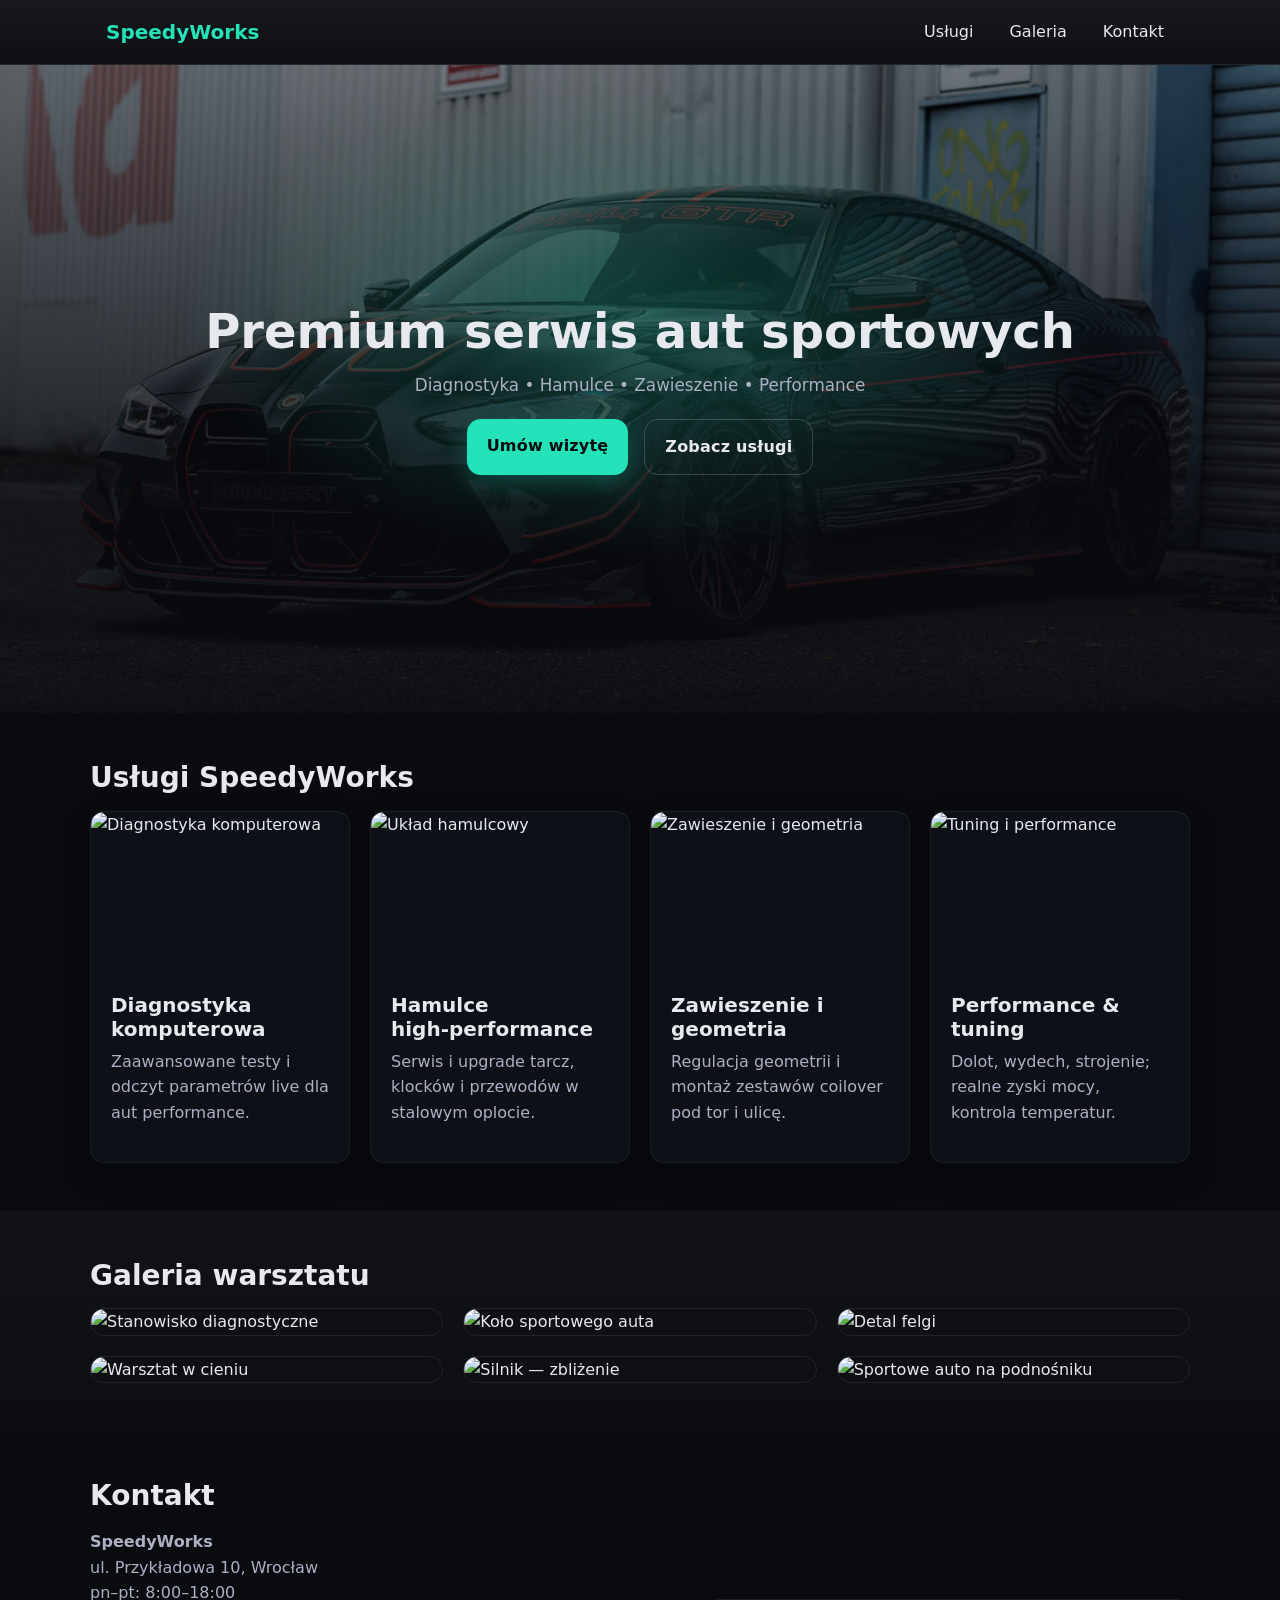
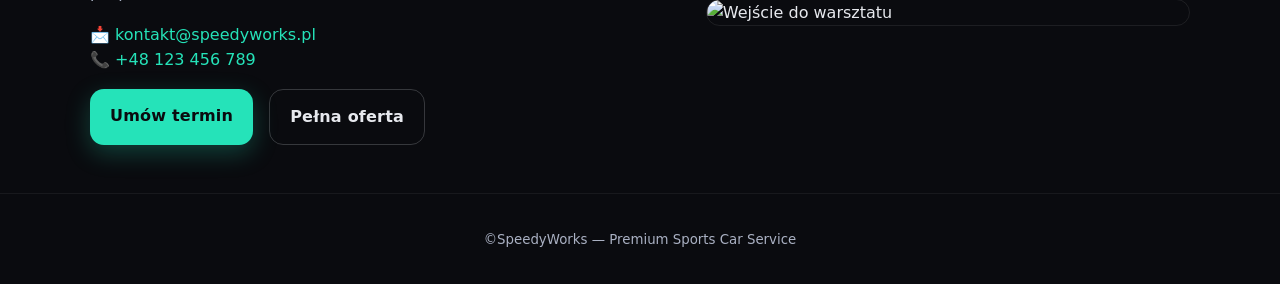
==== Lab2/index.html @ 48b80430 "Created fully working page for car workshop" ====
<!DOCTYPE html>
<html lang="pl">
<head>
  <meta charset="utf-8" />
  <meta name="viewport" content="width=device-width, initial-scale=1" />
  <title>SpeedyWorks - Premium Sports Car Service</title>
  <meta name="description" content="SpeedyWorks: serwis aut sportowych • diagnostyka • hamulce • zawieszenie • tuning • Wrocław" />
  <link rel="stylesheet" href="css/style.css" />
  <link rel="preconnect" href="https://images.unsplash.com" crossorigin>
  <style>
    body{
      margin:0;
      background:#0a0b0f;
      color:#e7e9ee;
      font-family:Inter,Segoe UI,Roboto,system-ui,sans-serif
    } 

    .container{
      width:min(1100px,100% - 2rem);
      margin-inline:auto;
    }
  </style>
</head>
<body>
  <header class="nav" aria-label="Główna nawigacja">
    <div class="container nav__inner">
      <a href="#" class="logo">Speedy<span>Works</span></a>
      <nav>
        <ul class="nav__menu">
          <li><a href="#services">Usługi</a></li>
          <li><a href="#gallery">Galeria</a></li>
          <li><a href="#contact">Kontakt</a></li>
        </ul>
      </nav>
    </div>
  </header>

  <main>
    <!-- HERO -->
    <section class="hero" aria-labelledby="hero-title">
      <div class="hero__bg">
        <img src="photos/main_car.jpg" alt="Sportowe auto w ciemnym warsztacie"/>
        <div class="hero__overlay" aria-hidden="true"></div>
      </div>
      <div class="container hero__content">
        <h1 id="hero-title">Premium serwis aut sportowych</h1>
        <p>Diagnostyka • Hamulce • Zawieszenie • Performance</p>
        <div class="hero__cta">
          <a class="btn btn--primary" href="#contact">Umów wizytę</a>
          <a class="btn btn--ghost" href="#services">Zobacz usługi</a>
        </div>
      </div>
    </section>

    <!-- SERVICES -->
    <section id="services" class="section" aria-labelledby="services-title">
      <div class="container">
        <h2 id="services-title" class="section__title">Usługi SpeedyWorks</h2>
        <div class="grid services">
          <article class="service-card">
            <img src="https://images.unsplash.com/photo-1525609004556-c46c7d6cf023?q=80&w=1200&auto=format&fit=crop" alt="Diagnostyka komputerowa" loading="lazy"/>
            <div class="service-card__body">
              <h3>Diagnostyka komputerowa</h3>
              <p>Zaawansowane testy i odczyt parametrów live dla aut performance.</p>
            </div>
          </article>
          <article class="service-card">
            <img src="https://images.unsplash.com/photo-1586125674857-cf561f3d4b2b?q=80&w=1200&auto=format&fit=crop" alt="Układ hamulcowy" loading="lazy"/>
            <div class="service-card__body">
              <h3>Hamulce high‑performance</h3>
              <p>Serwis i upgrade tarcz, klocków i przewodów w stalowym oplocie.</p>
            </div>
          </article>
          <article class="service-card">
            <img src="https://images.unsplash.com/photo-1543269665-7849e34bdb03?q=80&w=1200&auto=format&fit=crop" alt="Zawieszenie i geometria" loading="lazy"/>
            <div class="service-card__body">
              <h3>Zawieszenie i geometria</h3>
              <p>Regulacja geometrii i montaż zestawów coilover pod tor i ulicę.</p>
            </div>
          </article>
          <article class="service-card">
            <img src="https://images.unsplash.com/photo-1511919884226-fd3cad34687c?q=80&w=1200&auto=format&fit=crop" alt="Tuning i performance" loading="lazy"/>
            <div class="service-card__body">
              <h3>Performance & tuning</h3>
              <p>Dolot, wydech, strojenie; realne zyski mocy, kontrola temperatur.</p>
            </div>
          </article>
        </div>
      </div>
    </section>

    <!-- GALLERY -->
    <section id="gallery" class="section section--alt" aria-labelledby="gallery-title">
      <div class="container">
        <h2 id="gallery-title" class="section__title">Galeria warsztatu</h2>
        <div class="grid gallery">
          <img src="https://images.unsplash.com/photo-1525609004556-c46c7d6cf023?q=80&w=1000&auto=format&fit=crop" alt="Stanowisko diagnostyczne" loading="lazy" />
          <img src="https://images.unsplash.com/photo-1503376780353-7e6692767b70?q=80&w=1000&auto=format&fit=crop" alt="Koło sportowego auta" loading="lazy" />
          <img src="https://images.unsplash.com/photo-1503376780353-7e6692767b70?q=80&w=1000&auto=format&fit=crop" alt="Detal felgi" loading="lazy" />
          <img src="https://images.unsplash.com/photo-1551836022-deb4988cc6c0?q=80&w=1000&auto=format&fit=crop" alt="Warsztat w cieniu" loading="lazy" />
          <img src="https://images.unsplash.com/photo-1523986371872-9d3ba2e2f642?q=80&w=1000&auto=format&fit=crop" alt="Silnik — zbliżenie" loading="lazy" />
          <img src="https://images.unsplash.com/photo-1578844251758-3eb1c37d8ba0?q=80&w=1000&auto=format&fit=crop" alt="Sportowe auto na podnośniku" loading="lazy" />
        </div>
      </div>
    </section>

    <!-- CONTACT -->
    <section id="contact" class="section" aria-labelledby="contact-title">
      <div class="container contact">
        <div class="contact__text">
          <h2 id="contact-title" class="section__title">Kontakt</h2>
          <p><strong>SpeedyWorks</strong><br>ul. Przykładowa 10, Wrocław<br>pn–pt: 8:00–18:00</p>
          <p>📩 <a href="mailto:kontakt@speedyworks.pl">kontakt@speedyworks.pl</a><br>📞 <a href="tel:+48123456789">+48 123 456 789</a></p>
          <div class="cta-row">
            <a class="btn btn--primary" href="mailto:kontakt@speedyworks.pl">Umów termin</a>
            <a class="btn btn--ghost" href="#services">Pełna oferta</a>
          </div>
        </div>
        <div class="contact__map">
          <img src="https://images.unsplash.com/photo-1517202383675-eb0a6eac0f51?q=80&w=1200&auto=format&fit=crop" alt="Wejście do warsztatu" loading="lazy"/>
        </div>
      </div>
    </section>
  </main>

  <footer class="footer">
    <div class="container">
      <small>©SpeedyWorks — Premium Sports Car Service</small>
    </div>
  </footer>
</body>
</html>
---- Lab2/css/style.css ----
/* Entry point (7-1 like) */
/* Variables */
/* Entry point (7-1 like) */
/* Entry point (7-1 like) */
* {
  box-sizing: border-box;
}

html {
  -webkit-text-size-adjust: 100%;
}

body {
  margin: 0;
  background: #0a0b0f;
  color: #e7e9ee;
  line-height: 1.6;
}

img {
  display: block;
  max-width: 100%;
  height: auto;
}

.container {
  width: min(100% - 2rem, 1100px);
  margin-inline: auto;
}

.grid {
  display: grid;
  gap: 20px;
}

.section {
  padding: 48px 0;
}

.section--alt {
  background: #0f1219;
}

.section__title {
  font-size: 28px;
  margin: 0 0 16px;
}

/* Entry point (7-1 like) */
h1, h2, h3 {
  line-height: 1.2;
  margin: 0 0 12px;
}

h1 {
  font-size: 40px;
}

h2 {
  font-size: 28px;
}

h3 {
  font-size: 20px;
}

p {
  margin: 0 0 16px;
  color: #aab1c3;
}

a {
  color: #25e3b9;
  text-decoration: none;
}

a:hover {
  text-decoration: underline;
}

.logo {
  font-weight: 800;
  font-size: 1.25rem;
}

.logo span {
  color: #25e3b9;
}

/* Entry point (7-1 like) */
.btn, .btn--ghost, .btn--primary {
  display: inline-block;
  font-weight: 700;
  letter-spacing: 0.2px;
  text-decoration: none;
  border-radius: 14px;
  padding: 14.4px 20px;
  background: #25e3b9;
  color: #0a0b0f;
  transition: transform 0.15s ease, filter 0.15s ease;
}
.btn:hover, .btn--ghost:hover, .btn--primary:hover {
  transform: translateY(-1px);
  filter: brightness(1.05);
}

.btn--primary {
  box-shadow: 0 8px 24px rgba(37, 227, 185, 0.25);
}

.btn--ghost {
  background: transparent;
  color: #e7e9ee;
  border: 1px solid rgba(231, 233, 238, 0.2);
}

/* Entry point (7-1 like) */
.card, .service-card {
  background: #0d1016;
  border: 1px solid rgba(255, 255, 255, 0.06);
  border-radius: 14px;
  overflow: hidden;
  box-shadow: 0 12px 30px rgba(0, 0, 0, 0.35);
}

.service-card {
  display: flex;
  flex-direction: column;
}

.service-card img {
  aspect-ratio: 16/10;
  object-fit: cover;
}

.service-card__body {
  padding: 20px;
}

.service-card__body h3 {
  margin: 0 0 8px;
}

/* Entry point (7-1 like) */
.nav {
  position: sticky;
  top: 0;
  z-index: 50;
  background: rgba(10, 11, 15, 0.7);
  background: linear-gradient(180deg, rgba(255, 255, 255, 0.06), rgba(255, 255, 255, 0.02));
  backdrop-filter: blur(6px);
  border-bottom: 1px solid rgba(255, 255, 255, 0.06);
}

.nav__inner {
  display: flex;
  align-items: center;
  justify-content: space-between;
  padding: 16px;
}

.nav__menu {
  list-style: none;
  display: flex;
  gap: 16px;
  margin: 0;
  padding: 0;
}

.nav__menu a {
  color: #e7e9ee;
  padding: 8px 10px;
  border-radius: 8px;
}

.nav__menu a:hover {
  background: rgba(255, 255, 255, 0.06);
  text-decoration: none;
}

/* Entry point (7-1 like) */
.hero {
  position: relative;
  min-height: 72vh;
  display: grid;
  align-items: center;
}

.hero__bg {
  position: absolute;
  inset: 0;
  overflow: hidden;
}

.hero__bg img {
  width: 100%;
  height: 100%;
  object-fit: cover;
  filter: saturate(90%) contrast(105%) brightness(80%);
  transform: scale(1.02);
}

.hero__overlay {
  position: absolute;
  inset: 0;
  background: radial-gradient(60% 60% at 50% 40%, rgba(37, 227, 185, 0.25), transparent 60%), linear-gradient(180deg, rgba(10, 11, 15, 0.4), rgba(10, 11, 15, 0.85) 70%);
}

.hero__content {
  position: relative;
  padding: 80px 0;
  text-align: center;
}

.hero__content h1 {
  font-size: clamp(2rem, 4vw, 3rem);
}

.hero__content p {
  color: #aab1c3;
  font-size: 1.05rem;
}

.hero__cta {
  margin-top: 20px;
  display: flex;
  gap: 16px;
  justify-content: center;
}

/* Entry point (7-1 like) */
.services {
  grid-template-columns: repeat(4, 1fr);
}
@media (max-width: 900px) {
  .services {
    grid-template-columns: repeat(2, 1fr);
  }
}
@media (max-width: 640px) {
  .services {
    grid-template-columns: 1fr;
  }
}

.gallery {
  grid-template-columns: repeat(3, 1fr);
}
@media (max-width: 900px) {
  .gallery {
    grid-template-columns: repeat(2, 1fr);
  }
}
@media (max-width: 640px) {
  .gallery {
    grid-template-columns: 1fr;
  }
}

.gallery img {
  border-radius: 14px;
  border: 1px solid rgba(255, 255, 255, 0.08);
  filter: saturate(95%);
  transition: transform 0.2s ease, filter 0.2s ease;
}

.gallery img:hover {
  transform: translateY(-2px) scale(1.01);
  filter: brightness(1.05);
}

.section--alt {
  background: linear-gradient(180deg, rgba(255, 255, 255, 0.03), rgba(255, 255, 255, 0.01));
}

/* Entry point (7-1 like) */
.contact {
  display: grid;
  grid-template-columns: 1.1fr 0.9fr;
  gap: 24px;
  align-items: center;
}
@media (max-width: 900px) {
  .contact {
    grid-template-columns: 1fr;
  }
}

.contact__text .cta-row {
  display: flex;
  gap: 16px;
  margin-top: 16px;
}

.contact__map img {
  border-radius: 14px;
  border: 1px solid rgba(255, 255, 255, 0.08);
}

.footer {
  padding: 32px 0;
  text-align: center;
  color: #aab1c3;
  border-top: 1px solid rgba(255, 255, 255, 0.06);
}

/*# sourceMappingURL=style.css.map */
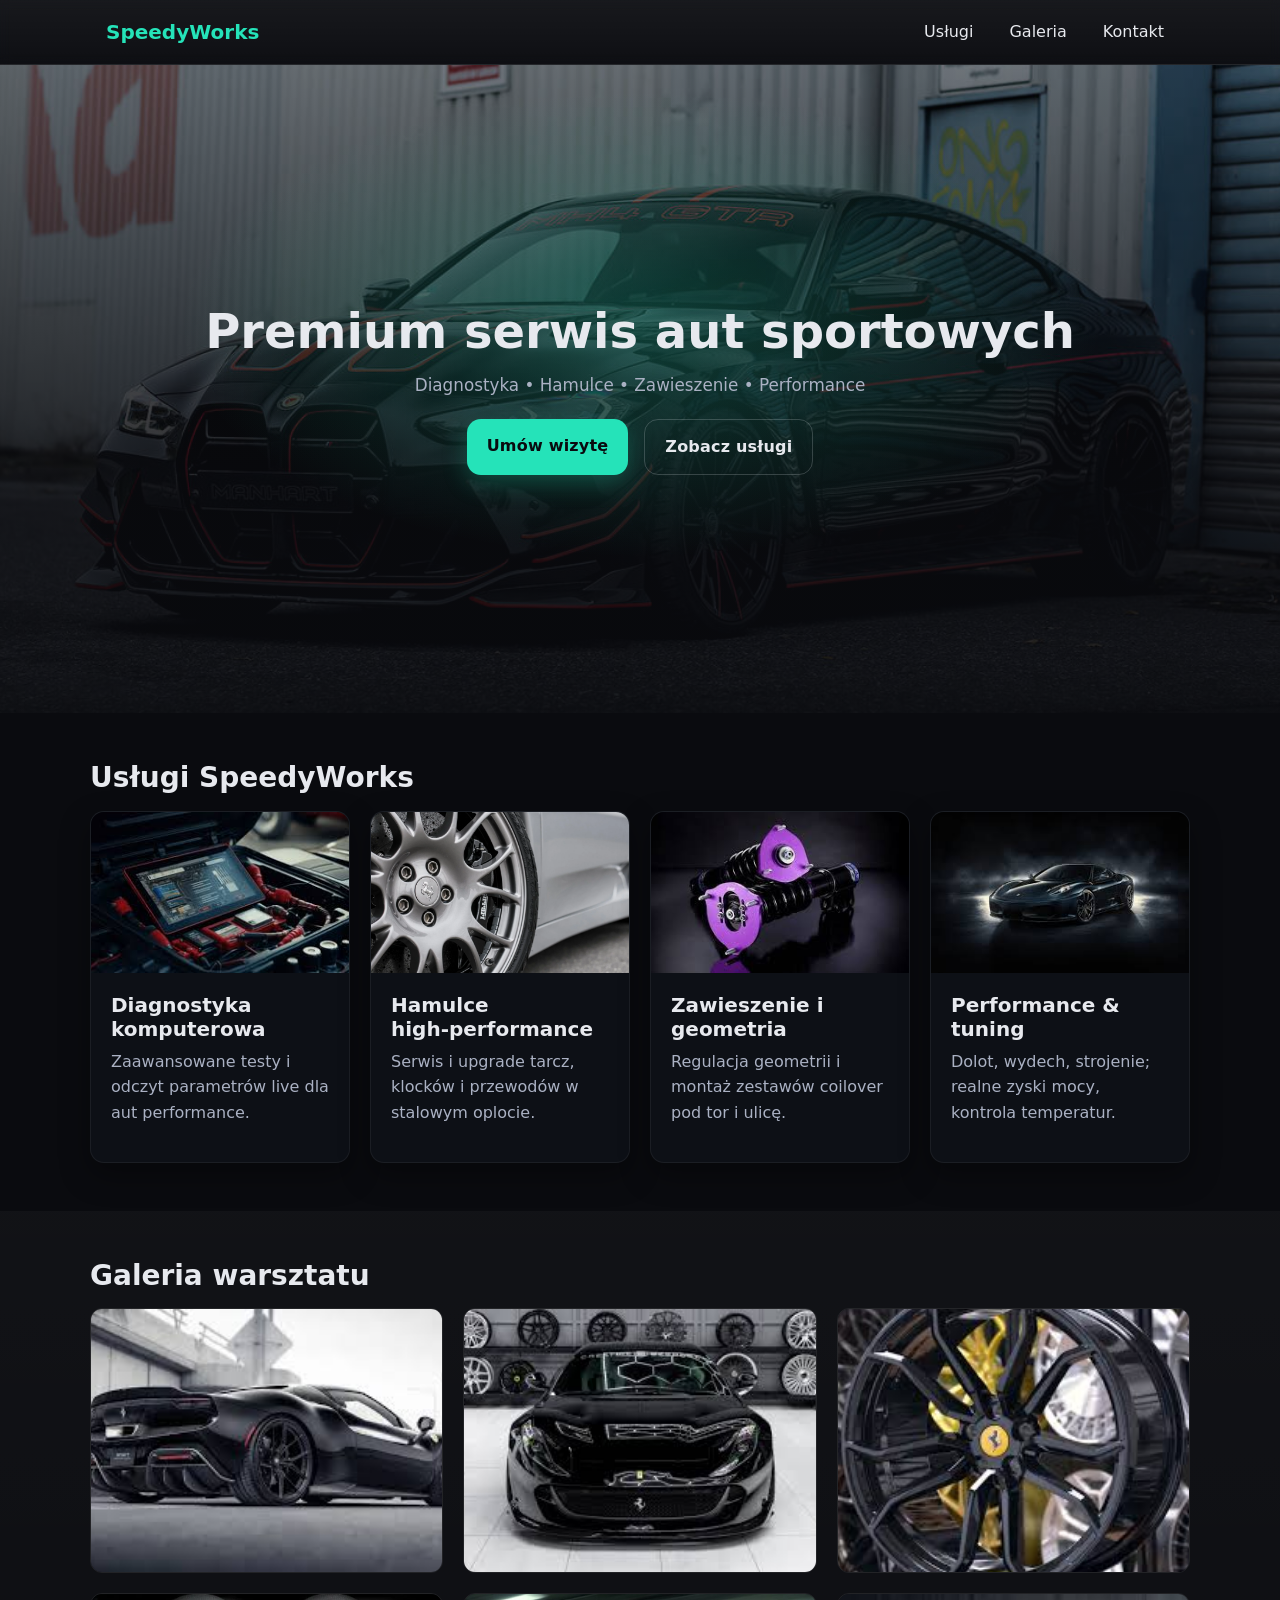
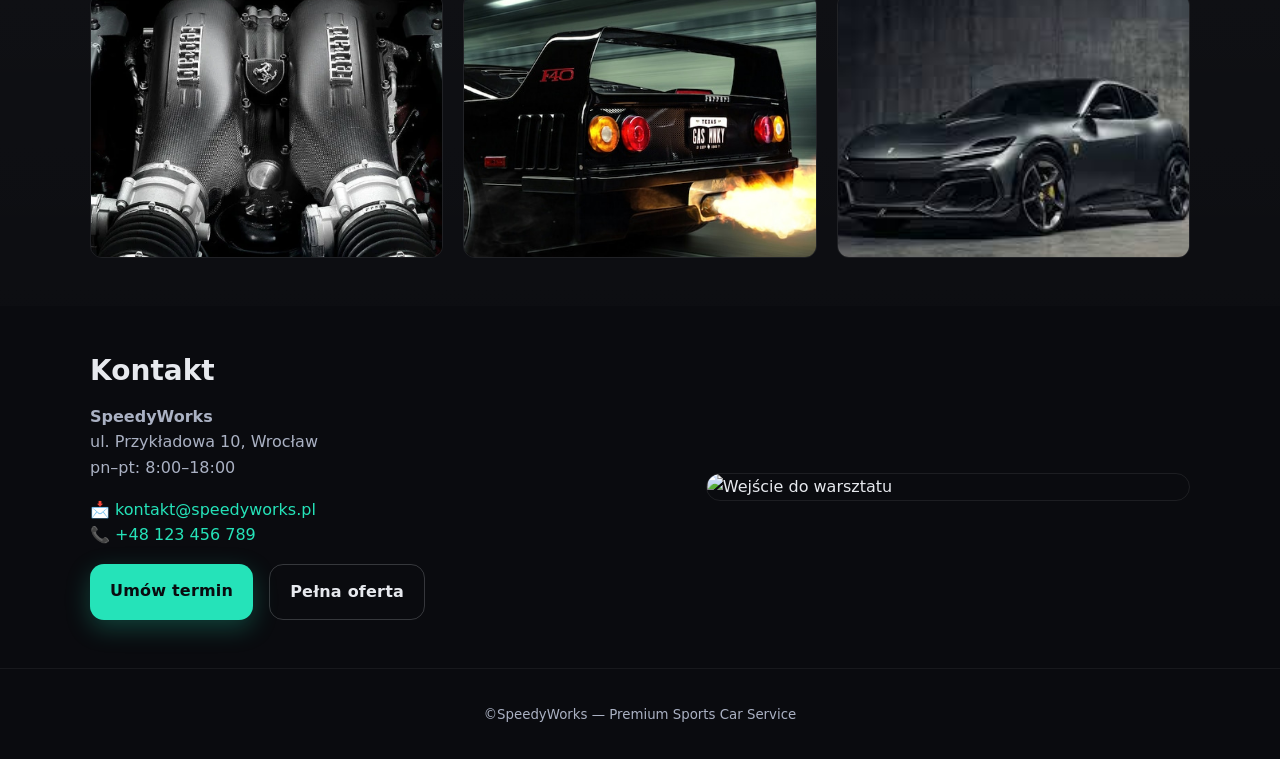
==== commit 1bd7bbad: "Added new photos and adjusted the images size" ====
--- a/Lab2/index.html
+++ b/Lab2/index.html
@@ -58,28 +58,28 @@
         <h2 id="services-title" class="section__title">Usługi SpeedyWorks</h2>
         <div class="grid services">
           <article class="service-card">
-            <img src="https://images.unsplash.com/photo-1525609004556-c46c7d6cf023?q=80&w=1200&auto=format&fit=crop" alt="Diagnostyka komputerowa" loading="lazy"/>
+            <img src="photos/diagnostyka.jpg" alt="Diagnostyka komputerowa"/>
             <div class="service-card__body">
               <h3>Diagnostyka komputerowa</h3>
               <p>Zaawansowane testy i odczyt parametrów live dla aut performance.</p>
             </div>
           </article>
           <article class="service-card">
-            <img src="https://images.unsplash.com/photo-1586125674857-cf561f3d4b2b?q=80&w=1200&auto=format&fit=crop" alt="Układ hamulcowy" loading="lazy"/>
+            <img src="photos/hamulce.webp" alt="Układ hamulcowy"/>
             <div class="service-card__body">
               <h3>Hamulce high‑performance</h3>
               <p>Serwis i upgrade tarcz, klocków i przewodów w stalowym oplocie.</p>
             </div>
           </article>
           <article class="service-card">
-            <img src="https://images.unsplash.com/photo-1543269665-7849e34bdb03?q=80&w=1200&auto=format&fit=crop" alt="Zawieszenie i geometria" loading="lazy"/>
+            <img src="photos/zawieszenie.jpg" alt="Zawieszenie i geometria"/>
             <div class="service-card__body">
               <h3>Zawieszenie i geometria</h3>
               <p>Regulacja geometrii i montaż zestawów coilover pod tor i ulicę.</p>
             </div>
           </article>
           <article class="service-card">
-            <img src="https://images.unsplash.com/photo-1511919884226-fd3cad34687c?q=80&w=1200&auto=format&fit=crop" alt="Tuning i performance" loading="lazy"/>
+            <img src="photos/performance.jpg" alt="Tuning i performance"/>
             <div class="service-card__body">
               <h3>Performance & tuning</h3>
               <p>Dolot, wydech, strojenie; realne zyski mocy, kontrola temperatur.</p>
@@ -94,12 +94,12 @@
       <div class="container">
         <h2 id="gallery-title" class="section__title">Galeria warsztatu</h2>
         <div class="grid gallery">
-          <img src="https://images.unsplash.com/photo-1525609004556-c46c7d6cf023?q=80&w=1000&auto=format&fit=crop" alt="Stanowisko diagnostyczne" loading="lazy" />
-          <img src="https://images.unsplash.com/photo-1503376780353-7e6692767b70?q=80&w=1000&auto=format&fit=crop" alt="Koło sportowego auta" loading="lazy" />
-          <img src="https://images.unsplash.com/photo-1503376780353-7e6692767b70?q=80&w=1000&auto=format&fit=crop" alt="Detal felgi" loading="lazy" />
-          <img src="https://images.unsplash.com/photo-1551836022-deb4988cc6c0?q=80&w=1000&auto=format&fit=crop" alt="Warsztat w cieniu" loading="lazy" />
-          <img src="https://images.unsplash.com/photo-1523986371872-9d3ba2e2f642?q=80&w=1000&auto=format&fit=crop" alt="Silnik — zbliżenie" loading="lazy" />
-          <img src="https://images.unsplash.com/photo-1578844251758-3eb1c37d8ba0?q=80&w=1000&auto=format&fit=crop" alt="Sportowe auto na podnośniku" loading="lazy" />
+          <img src="photos/p1.jpg" alt="Stanowisko diagnostyczne"/>
+          <img src="photos/p2.jpg" alt="Koło sportowego auta"/>
+          <img src="photos/p3.jpg" alt="Detal felgi"/>
+          <img src="photos/p4.webp" alt="Warsztat w cieniu"/>
+          <img src="photos/p5.jpg" alt="Silnik — zbliżenie"/>
+          <img src="photos/p6.jpg" alt="Sportowe auto na podnośniku"/>
         </div>
       </div>
     </section>
--- a/Lab2/css/style.css
+++ b/Lab2/css/style.css
@@ -1,3 +1,4 @@
+@charset "UTF-8";
 /* Entry point (7-1 like) */
 /* Variables */
 /* Entry point (7-1 like) */
@@ -262,6 +263,10 @@
   border: 1px solid rgba(255, 255, 255, 0.08);
   filter: saturate(95%);
   transition: transform 0.2s ease, filter 0.2s ease;
+  width: 100%; /* Zajmuje całą szerokość kolumny/kontenera */
+  aspect-ratio: 4/3; /* Wymusza jednakowe proporcje (np. 4:3) */
+  object-fit: cover; /* Wypełnia obszar ucinając nadmiar, nie spłaszcza zdjęcia! */
+  border-radius: 12px; /* Zachowuje zaokrąglone rogi widoczne na Twoim screenie */
 }
 
 .gallery img:hover {
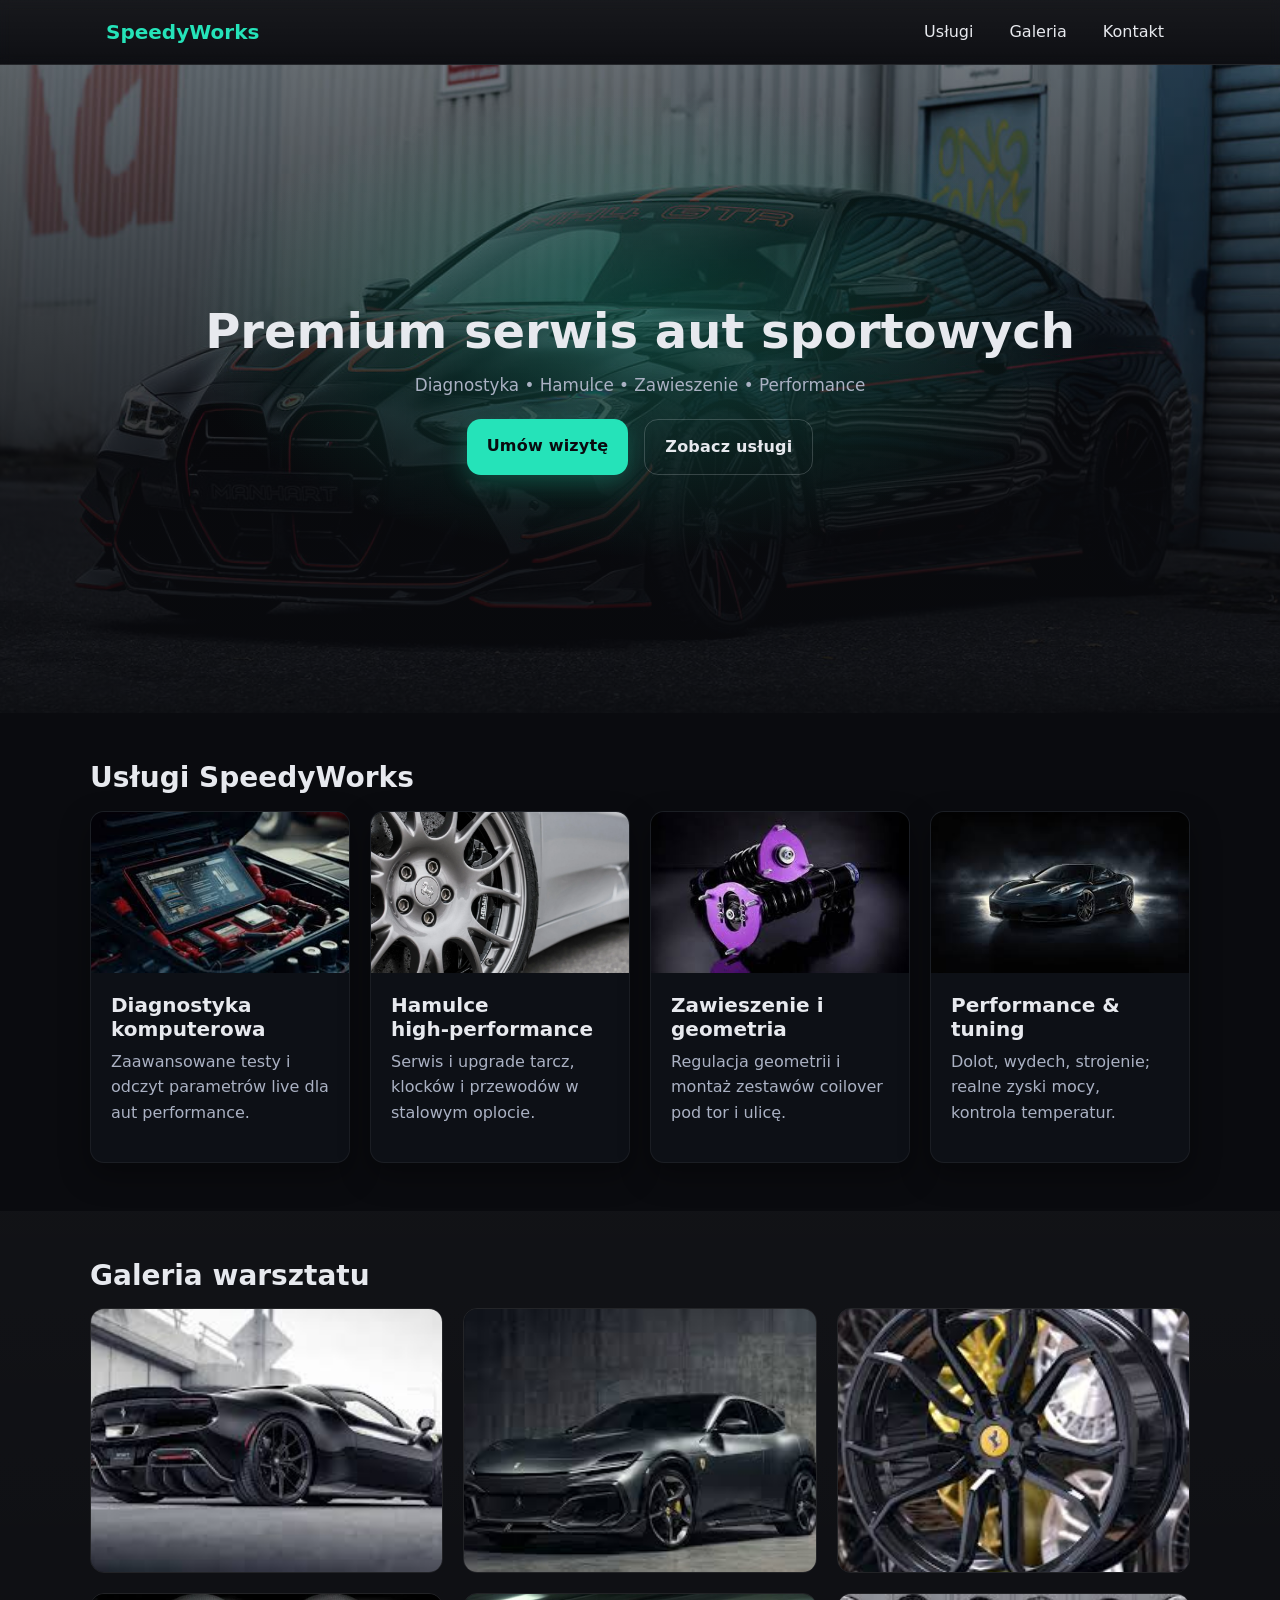
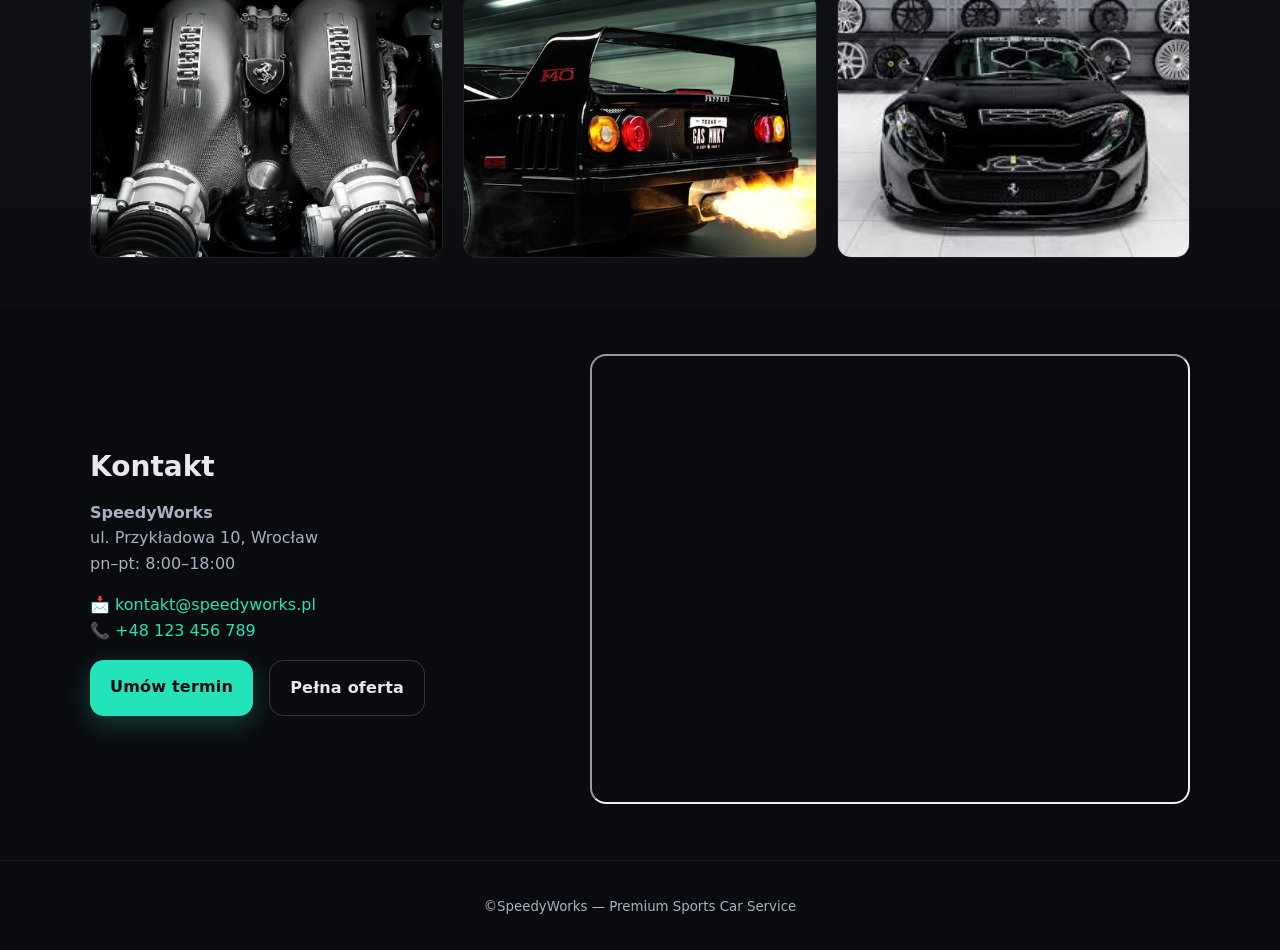
==== commit e6306ee7: "Refactored code" ====
--- a/Lab2/index.html
+++ b/Lab2/index.html
@@ -6,7 +6,6 @@
   <title>SpeedyWorks - Premium Sports Car Service</title>
   <meta name="description" content="SpeedyWorks: serwis aut sportowych • diagnostyka • hamulce • zawieszenie • tuning • Wrocław" />
   <link rel="stylesheet" href="css/style.css" />
-  <link rel="preconnect" href="https://images.unsplash.com" crossorigin>
   <style>
     body{
       margin:0;
@@ -39,7 +38,7 @@
     <!-- HERO -->
     <section class="hero" aria-labelledby="hero-title">
       <div class="hero__bg">
-        <img src="photos/main_car.jpg" alt="Sportowe auto w ciemnym warsztacie"/>
+        <img src="photos/main_car.jpg" alt="Sportowe auto"/>
         <div class="hero__overlay" aria-hidden="true"></div>
       </div>
       <div class="container hero__content">
@@ -95,11 +94,11 @@
         <h2 id="gallery-title" class="section__title">Galeria warsztatu</h2>
         <div class="grid gallery">
           <img src="photos/p1.jpg" alt="Stanowisko diagnostyczne"/>
-          <img src="photos/p2.jpg" alt="Koło sportowego auta"/>
+          <img src="photos/p6.jpg" alt="Koło sportowego auta"/>
           <img src="photos/p3.jpg" alt="Detal felgi"/>
           <img src="photos/p4.webp" alt="Warsztat w cieniu"/>
           <img src="photos/p5.jpg" alt="Silnik — zbliżenie"/>
-          <img src="photos/p6.jpg" alt="Sportowe auto na podnośniku"/>
+          <img src="photos/p2.jpg" alt="Sportowe auto na podnośniku"/>
         </div>
       </div>
     </section>
@@ -117,7 +116,7 @@
           </div>
         </div>
         <div class="contact__map">
-          <img src="https://images.unsplash.com/photo-1517202383675-eb0a6eac0f51?q=80&w=1200&auto=format&fit=crop" alt="Wejście do warsztatu" loading="lazy"/>
+          <iframe src="https://www.google.com/maps/embed?pb=!1m18!1m12!1m3!1d2505.059100479997!2d17.059383076156966!3d51.10736973984852!2m3!1f0!2f0!3f0!3m2!1i1024!2i768!4f13.1!3m3!1m2!1s0x470fe82a7836289b%3A0xb8f93f04c5c8d70f!2sPolitechnika%20Wroc%C5%82awska!5e0!3m2!1spl!2spl!4v1774015497527!5m2!1spl!2spl" width="600" height="450" style="border-radius: 16px;" allowfullscreen="" loading="lazy" referrerpolicy="no-referrer-when-downgrade"></iframe>
         </div>
       </div>
     </section>
--- a/Lab2/css/style.css
+++ b/Lab2/css/style.css
@@ -1,8 +1,3 @@
-@charset "UTF-8";
-/* Entry point (7-1 like) */
-/* Variables */
-/* Entry point (7-1 like) */
-/* Entry point (7-1 like) */
 * {
   box-sizing: border-box;
 }
@@ -47,7 +42,6 @@
   margin: 0 0 16px;
 }
 
-/* Entry point (7-1 like) */
 h1, h2, h3 {
   line-height: 1.2;
   margin: 0 0 12px;
@@ -88,7 +82,6 @@
   color: #25e3b9;
 }
 
-/* Entry point (7-1 like) */
 .btn, .btn--ghost, .btn--primary {
   display: inline-block;
   font-weight: 700;
@@ -115,7 +108,6 @@
   border: 1px solid rgba(231, 233, 238, 0.2);
 }
 
-/* Entry point (7-1 like) */
 .card, .service-card {
   background: #0d1016;
   border: 1px solid rgba(255, 255, 255, 0.06);
@@ -142,7 +134,6 @@
   margin: 0 0 8px;
 }
 
-/* Entry point (7-1 like) */
 .nav {
   position: sticky;
   top: 0;
@@ -179,7 +170,6 @@
   text-decoration: none;
 }
 
-/* Entry point (7-1 like) */
 .hero {
   position: relative;
   min-height: 72vh;
@@ -229,7 +219,6 @@
   justify-content: center;
 }
 
-/* Entry point (7-1 like) */
 .services {
   grid-template-columns: repeat(4, 1fr);
 }
@@ -263,10 +252,9 @@
   border: 1px solid rgba(255, 255, 255, 0.08);
   filter: saturate(95%);
   transition: transform 0.2s ease, filter 0.2s ease;
-  width: 100%; /* Zajmuje całą szerokość kolumny/kontenera */
-  aspect-ratio: 4/3; /* Wymusza jednakowe proporcje (np. 4:3) */
-  object-fit: cover; /* Wypełnia obszar ucinając nadmiar, nie spłaszcza zdjęcia! */
-  border-radius: 12px; /* Zachowuje zaokrąglone rogi widoczne na Twoim screenie */
+  width: 100%;
+  aspect-ratio: 4/3;
+  object-fit: cover;
 }
 
 .gallery img:hover {
@@ -278,7 +266,6 @@
   background: linear-gradient(180deg, rgba(255, 255, 255, 0.03), rgba(255, 255, 255, 0.01));
 }
 
-/* Entry point (7-1 like) */
 .contact {
   display: grid;
   grid-template-columns: 1.1fr 0.9fr;
@@ -297,11 +284,6 @@
   margin-top: 16px;
 }
 
-.contact__map img {
-  border-radius: 14px;
-  border: 1px solid rgba(255, 255, 255, 0.08);
-}
-
 .footer {
   padding: 32px 0;
   text-align: center;
